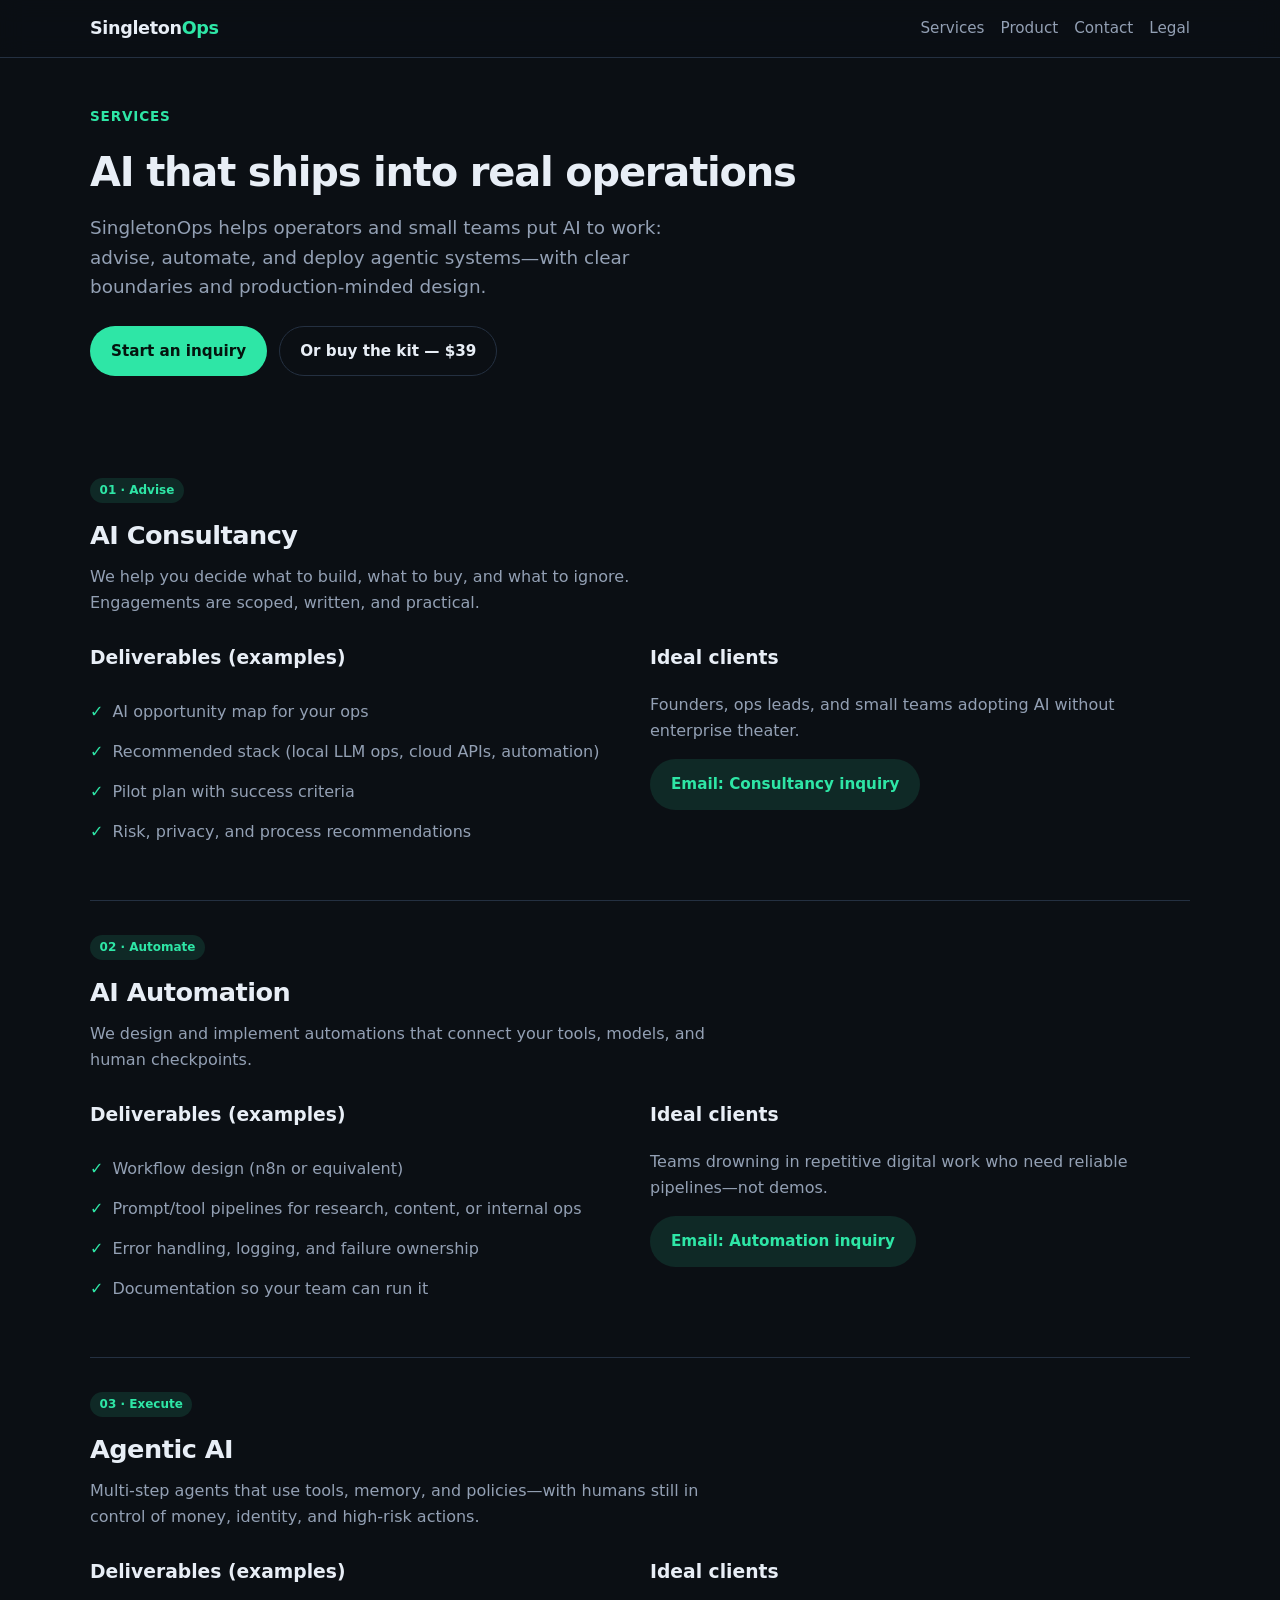
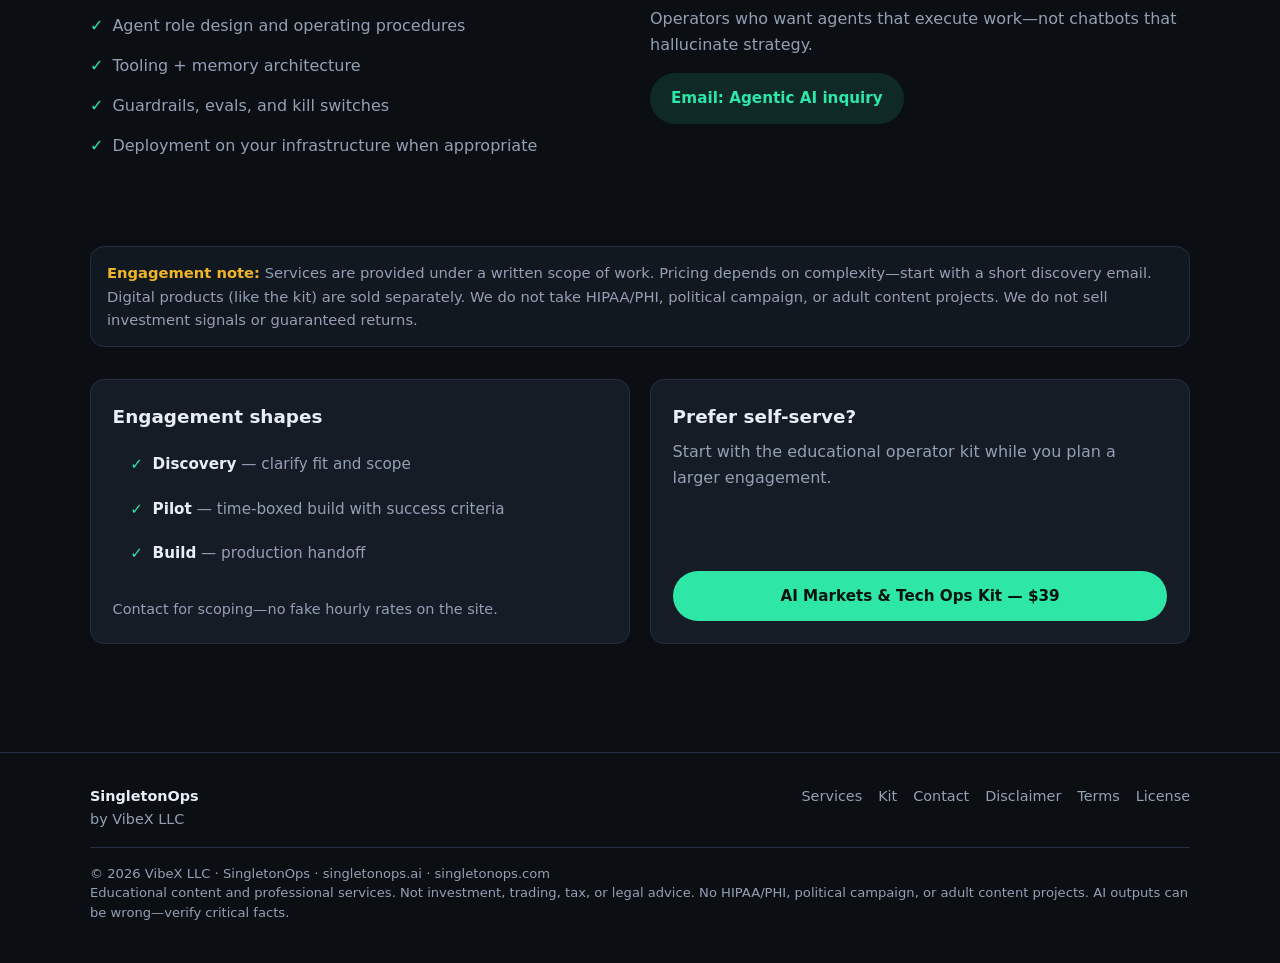
==== services.html @ 7395c396 "Initial commit: SingletonOps public marketing site Static site for VibeX LLC (singletonops.ai): serv" ====
<!DOCTYPE html>
<html lang="en">
<head>
  <meta charset="utf-8" />
  <meta name="viewport" content="width=device-width, initial-scale=1" />
  <title>AI Consultancy, Automation & Agentic AI | SingletonOps</title>
  <meta name="description" content="AI consultancy, automation workflows, and agentic AI systems from SingletonOps (VibeX LLC). Practical pilots with guardrails." />
  <link rel="icon" href="data:image/svg+xml,%3Csvg xmlns='http://www.w3.org/2000/svg' viewBox='0 0 64 64'%3E%3Crect width='64' height='64' rx='12' fill='%230b0f14'/%3E%3Ctext x='50%25' y='54%25' text-anchor='middle' font-family='system-ui' font-size='28' font-weight='700' fill='%232ee6a6'%3ESO%3C/text%3E%3C/svg%3E" />
  <link rel="stylesheet" href="/assets/styles.css" />
</head>
<body>
  <div id="site-header"></div>
  <main>
    <section class="page-hero">
      <div class="wrap">
        <p class="eyebrow">Services</p>
        <h1>AI that ships into real operations</h1>
        <p class="lead" style="max-width:40rem;">
          SingletonOps helps operators and small teams put AI to work: advise, automate, and deploy agentic systems—with clear boundaries and production-minded design.
        </p>
        <div class="btn-row">
          <a class="btn btn-primary" data-mailto="SingletonOps services inquiry" href="#">Start an inquiry</a>
          <a class="btn btn-secondary" href="/products/ai-markets-ops-kit.html">Or buy the kit — $39</a>
        </div>
      </div>
    </section>

    <section class="wrap">
      <article class="service-block" id="consultancy">
        <div class="badge">01 · Advise</div>
        <h2 class="section-title">AI Consultancy</h2>
        <p class="section-sub">
          We help you decide what to build, what to buy, and what to ignore. Engagements are scoped, written, and practical.
        </p>
        <div class="two-col">
          <div>
            <h3 style="margin-top:0;">Deliverables (examples)</h3>
            <ul class="list-check">
              <li>AI opportunity map for your ops</li>
              <li>Recommended stack (local LLM ops, cloud APIs, automation)</li>
              <li>Pilot plan with success criteria</li>
              <li>Risk, privacy, and process recommendations</li>
            </ul>
          </div>
          <div>
            <h3 style="margin-top:0;">Ideal clients</h3>
            <p style="color:var(--muted);">Founders, ops leads, and small teams adopting AI without enterprise theater.</p>
            <a class="btn btn-ghost" data-mailto="AI Consultancy inquiry" href="#">Email: Consultancy inquiry</a>
          </div>
        </div>
      </article>

      <article class="service-block" id="automation">
        <div class="badge">02 · Automate</div>
        <h2 class="section-title">AI Automation</h2>
        <p class="section-sub">
          We design and implement automations that connect your tools, models, and human checkpoints.
        </p>
        <div class="two-col">
          <div>
            <h3 style="margin-top:0;">Deliverables (examples)</h3>
            <ul class="list-check">
              <li>Workflow design (n8n or equivalent)</li>
              <li>Prompt/tool pipelines for research, content, or internal ops</li>
              <li>Error handling, logging, and failure ownership</li>
              <li>Documentation so your team can run it</li>
            </ul>
          </div>
          <div>
            <h3 style="margin-top:0;">Ideal clients</h3>
            <p style="color:var(--muted);">Teams drowning in repetitive digital work who need reliable pipelines—not demos.</p>
            <a class="btn btn-ghost" data-mailto="AI Automation inquiry" href="#">Email: Automation inquiry</a>
          </div>
        </div>
      </article>

      <article class="service-block" id="agentic">
        <div class="badge">03 · Execute</div>
        <h2 class="section-title">Agentic AI</h2>
        <p class="section-sub">
          Multi-step agents that use tools, memory, and policies—with humans still in control of money, identity, and high-risk actions.
        </p>
        <div class="two-col">
          <div>
            <h3 style="margin-top:0;">Deliverables (examples)</h3>
            <ul class="list-check">
              <li>Agent role design and operating procedures</li>
              <li>Tooling + memory architecture</li>
              <li>Guardrails, evals, and kill switches</li>
              <li>Deployment on your infrastructure when appropriate</li>
            </ul>
          </div>
          <div>
            <h3 style="margin-top:0;">Ideal clients</h3>
            <p style="color:var(--muted);">Operators who want agents that execute work—not chatbots that hallucinate strategy.</p>
            <a class="btn btn-ghost" data-mailto="Agentic AI inquiry" href="#">Email: Agentic AI inquiry</a>
          </div>
        </div>
      </article>

      <div class="notice" style="margin:2rem 0;">
        <strong>Engagement note:</strong> Services are provided under a written scope of work.
        Pricing depends on complexity—start with a short discovery email.
        Digital products (like the kit) are sold separately.
        We do not take HIPAA/PHI, political campaign, or adult content projects.
        We do not sell investment signals or guaranteed returns.
      </div>

      <div class="two-col" style="margin-bottom:2rem;">
        <div class="card">
          <h3>Engagement shapes</h3>
          <ul class="list-check">
            <li><strong style="color:var(--text)">Discovery</strong> — clarify fit and scope</li>
            <li><strong style="color:var(--text)">Pilot</strong> — time-boxed build with success criteria</li>
            <li><strong style="color:var(--text)">Build</strong> — production handoff</li>
          </ul>
          <p style="color:var(--muted);font-size:0.9rem;margin:0;">Contact for scoping—no fake hourly rates on the site.</p>
        </div>
        <div class="card">
          <h3>Prefer self-serve?</h3>
          <p>Start with the educational operator kit while you plan a larger engagement.</p>
          <a class="btn btn-primary" href="/products/ai-markets-ops-kit.html">AI Markets & Tech Ops Kit — $39</a>
        </div>
      </div>
    </section>
  </main>
  <div id="site-footer"></div>
  <script src="/assets/config.js"></script>
  <script src="/assets/partials.js"></script>
  <script src="/assets/site.js"></script>
</body>
</html>
---- assets/styles.css ----
:root {
  --bg: #0b0f14;
  --bg-elevated: #121820;
  --bg-card: #151c26;
  --border: #243041;
  --text: #e8eef6;
  --muted: #93a0b4;
  --accent: #2ee6a6;
  --accent-dim: rgba(46, 230, 166, 0.12);
  --danger-soft: #f0b429;
  --max: 1100px;
  --radius: 14px;
  --font: Inter, ui-sans-serif, system-ui, -apple-system, Segoe UI, Roboto, Helvetica, Arial, sans-serif;
}

* { box-sizing: border-box; }
html { scroll-behavior: smooth; }
body {
  margin: 0;
  font-family: var(--font);
  background: var(--bg);
  color: var(--text);
  line-height: 1.6;
  min-height: 100vh;
}

a { color: var(--accent); text-decoration: none; }
a:hover { text-decoration: underline; }

.wrap {
  width: min(var(--max), calc(100% - 2rem));
  margin: 0 auto;
}

/* Header */
.site-header {
  position: sticky;
  top: 0;
  z-index: 50;
  backdrop-filter: blur(12px);
  background: rgba(11, 15, 20, 0.85);
  border-bottom: 1px solid var(--border);
}
.nav {
  display: flex;
  align-items: center;
  justify-content: space-between;
  padding: 0.9rem 0;
  gap: 1rem;
}
.logo {
  font-weight: 700;
  letter-spacing: -0.02em;
  color: var(--text);
  text-decoration: none;
  font-size: 1.1rem;
}
.logo span { color: var(--accent); }
.nav-links {
  display: flex;
  flex-wrap: wrap;
  gap: 0.35rem 1rem;
  align-items: center;
  justify-content: flex-end;
}
.nav-links a {
  color: var(--muted);
  text-decoration: none;
  font-size: 0.95rem;
}
.nav-links a:hover { color: var(--text); }

/* Hero */
.hero {
  padding: 4.5rem 0 3rem;
  position: relative;
}
.hero::before {
  content: "";
  position: absolute;
  inset: 10% 10% auto auto;
  width: 280px;
  height: 280px;
  background: radial-gradient(circle, rgba(46, 230, 166, 0.18), transparent 70%);
  pointer-events: none;
}
.eyebrow {
  color: var(--accent);
  font-size: 0.85rem;
  font-weight: 600;
  letter-spacing: 0.06em;
  text-transform: uppercase;
  margin: 0 0 0.75rem;
}
.hero h1 {
  font-size: clamp(2.2rem, 5vw, 3.4rem);
  line-height: 1.1;
  letter-spacing: -0.03em;
  margin: 0 0 0.75rem;
}
.lead {
  font-size: 1.15rem;
  color: var(--muted);
  max-width: 38rem;
  margin: 0 0 1.5rem;
}
.quiet {
  font-size: 0.9rem;
  color: var(--muted);
  margin-top: 1rem;
}

/* Buttons */
.btn-row { display: flex; flex-wrap: wrap; gap: 0.75rem; }
.btn {
  display: inline-flex;
  align-items: center;
  justify-content: center;
  gap: 0.4rem;
  border-radius: 999px;
  padding: 0.75rem 1.25rem;
  font-weight: 600;
  font-size: 0.95rem;
  border: 1px solid transparent;
  cursor: pointer;
  text-decoration: none;
  transition: 0.15s ease;
}
.btn-primary {
  background: var(--accent);
  color: #04140e;
}
.btn-primary:hover { filter: brightness(1.05); text-decoration: none; }
.btn-secondary {
  background: transparent;
  border-color: var(--border);
  color: var(--text);
}
.btn-secondary:hover { border-color: var(--muted); text-decoration: none; }
.btn-ghost {
  background: var(--accent-dim);
  color: var(--accent);
  border-color: transparent;
}
.btn-ghost:hover { text-decoration: none; filter: brightness(1.1); }

/* Sections */
section { padding: 2.75rem 0; }
.section-title {
  font-size: 1.6rem;
  letter-spacing: -0.02em;
  margin: 0 0 0.5rem;
}
.section-sub {
  color: var(--muted);
  margin: 0 0 1.75rem;
  max-width: 40rem;
}

.grid-3 {
  display: grid;
  grid-template-columns: repeat(3, 1fr);
  gap: 1rem;
}
@media (max-width: 860px) {
  .grid-3 { grid-template-columns: 1fr; }
}

.card {
  background: var(--bg-card);
  border: 1px solid var(--border);
  border-radius: var(--radius);
  padding: 1.35rem;
  height: 100%;
  display: flex;
  flex-direction: column;
}
.card h3 {
  margin: 0 0 0.5rem;
  font-size: 1.15rem;
}
.card p {
  color: var(--muted);
  margin: 0 0 1rem;
  flex: 1;
}
.card ul {
  margin: 0 0 1.25rem;
  padding-left: 1.1rem;
  color: var(--muted);
  font-size: 0.95rem;
}
.card li { margin: 0.35rem 0; }
.badge {
  display: inline-block;
  font-size: 0.75rem;
  font-weight: 600;
  color: var(--accent);
  background: var(--accent-dim);
  border-radius: 999px;
  padding: 0.2rem 0.6rem;
  margin-bottom: 0.75rem;
}

.feature-band {
  background: linear-gradient(180deg, var(--bg-elevated), var(--bg));
  border-top: 1px solid var(--border);
  border-bottom: 1px solid var(--border);
}
.product-card {
  display: grid;
  grid-template-columns: 1.4fr 1fr;
  gap: 1.5rem;
  align-items: center;
  background: var(--bg-card);
  border: 1px solid var(--border);
  border-radius: calc(var(--radius) + 4px);
  padding: 1.5rem;
}
@media (max-width: 760px) {
  .product-card { grid-template-columns: 1fr; }
}
.price {
  font-size: 2rem;
  font-weight: 700;
  letter-spacing: -0.03em;
  margin: 0.5rem 0;
}
.price small {
  font-size: 0.95rem;
  color: var(--muted);
  font-weight: 500;
}

.list-check {
  list-style: none;
  padding: 0;
  margin: 1rem 0;
}
.list-check li {
  padding: 0.45rem 0 0.45rem 1.4rem;
  position: relative;
  color: var(--muted);
}
.list-check li::before {
  content: "✓";
  position: absolute;
  left: 0;
  color: var(--accent);
  font-weight: 700;
}

.two-col {
  display: grid;
  grid-template-columns: 1fr 1fr;
  gap: 1.25rem;
}
@media (max-width: 760px) {
  .two-col { grid-template-columns: 1fr; }
}

.notice {
  border: 1px solid var(--border);
  background: var(--bg-elevated);
  border-radius: var(--radius);
  padding: 0.9rem 1rem;
  color: var(--muted);
  font-size: 0.92rem;
}
.notice strong { color: var(--danger-soft); }

/* Service detail blocks */
.service-block {
  padding: 2rem 0;
  border-top: 1px solid var(--border);
}
.service-block:first-of-type { border-top: 0; }

/* Page hero small */
.page-hero {
  padding: 3rem 0 1.5rem;
}
.page-hero h1 {
  font-size: clamp(1.8rem, 4vw, 2.5rem);
  letter-spacing: -0.03em;
  margin: 0 0 0.6rem;
}

.prose {
  max-width: 42rem;
  color: var(--muted);
}
.prose h2 {
  color: var(--text);
  font-size: 1.2rem;
  margin: 1.75rem 0 0.5rem;
}
.prose p, .prose li { margin: 0.55rem 0; }
.prose ul { padding-left: 1.2rem; }

/* Footer */
.site-footer {
  border-top: 1px solid var(--border);
  padding: 2rem 0 2.5rem;
  margin-top: 2rem;
  color: var(--muted);
  font-size: 0.9rem;
}
.footer-grid {
  display: flex;
  flex-wrap: wrap;
  gap: 1rem 2rem;
  justify-content: space-between;
  margin-bottom: 1rem;
}
.footer-links {
  display: flex;
  flex-wrap: wrap;
  gap: 0.75rem 1rem;
}
.footer-links a { color: var(--muted); }
.footer-disclaimer {
  border-top: 1px solid var(--border);
  padding-top: 1rem;
  font-size: 0.82rem;
  line-height: 1.5;
}

/* Sticky buy bar mobile */
.sticky-buy {
  display: none;
  position: fixed;
  left: 0;
  right: 0;
  bottom: 0;
  z-index: 40;
  background: rgba(11, 15, 20, 0.95);
  border-top: 1px solid var(--border);
  padding: 0.75rem 1rem;
  backdrop-filter: blur(10px);
}
.sticky-buy .inner {
  width: min(var(--max), 100%);
  margin: 0 auto;
  display: flex;
  align-items: center;
  justify-content: space-between;
  gap: 0.75rem;
}
@media (max-width: 760px) {
  .sticky-buy { display: block; }
  body.has-sticky-buy { padding-bottom: 4.5rem; }
}

.faq details {
  border: 1px solid var(--border);
  border-radius: 10px;
  padding: 0.85rem 1rem;
  margin: 0.5rem 0;
  background: var(--bg-card);
}
.faq summary {
  cursor: pointer;
  font-weight: 600;
  color: var(--text);
}
.faq p { color: var(--muted); margin: 0.6rem 0 0; }
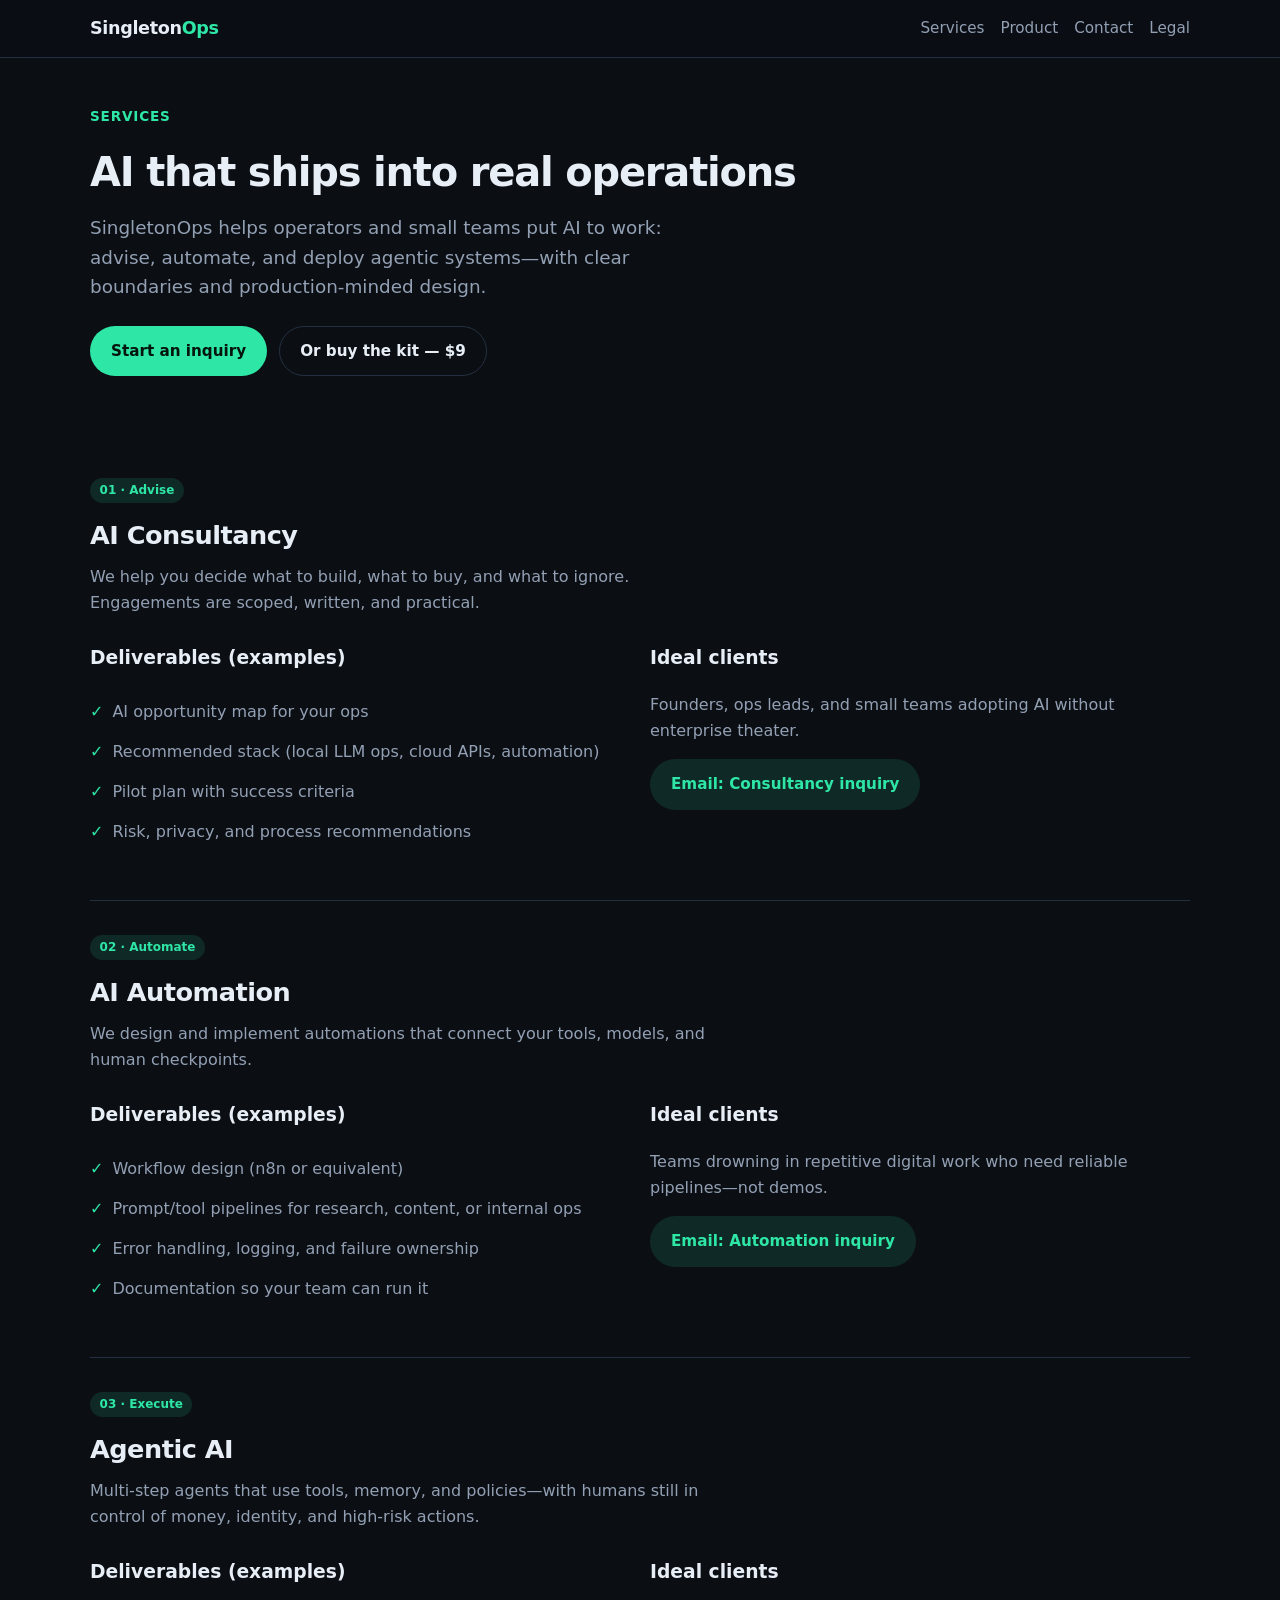
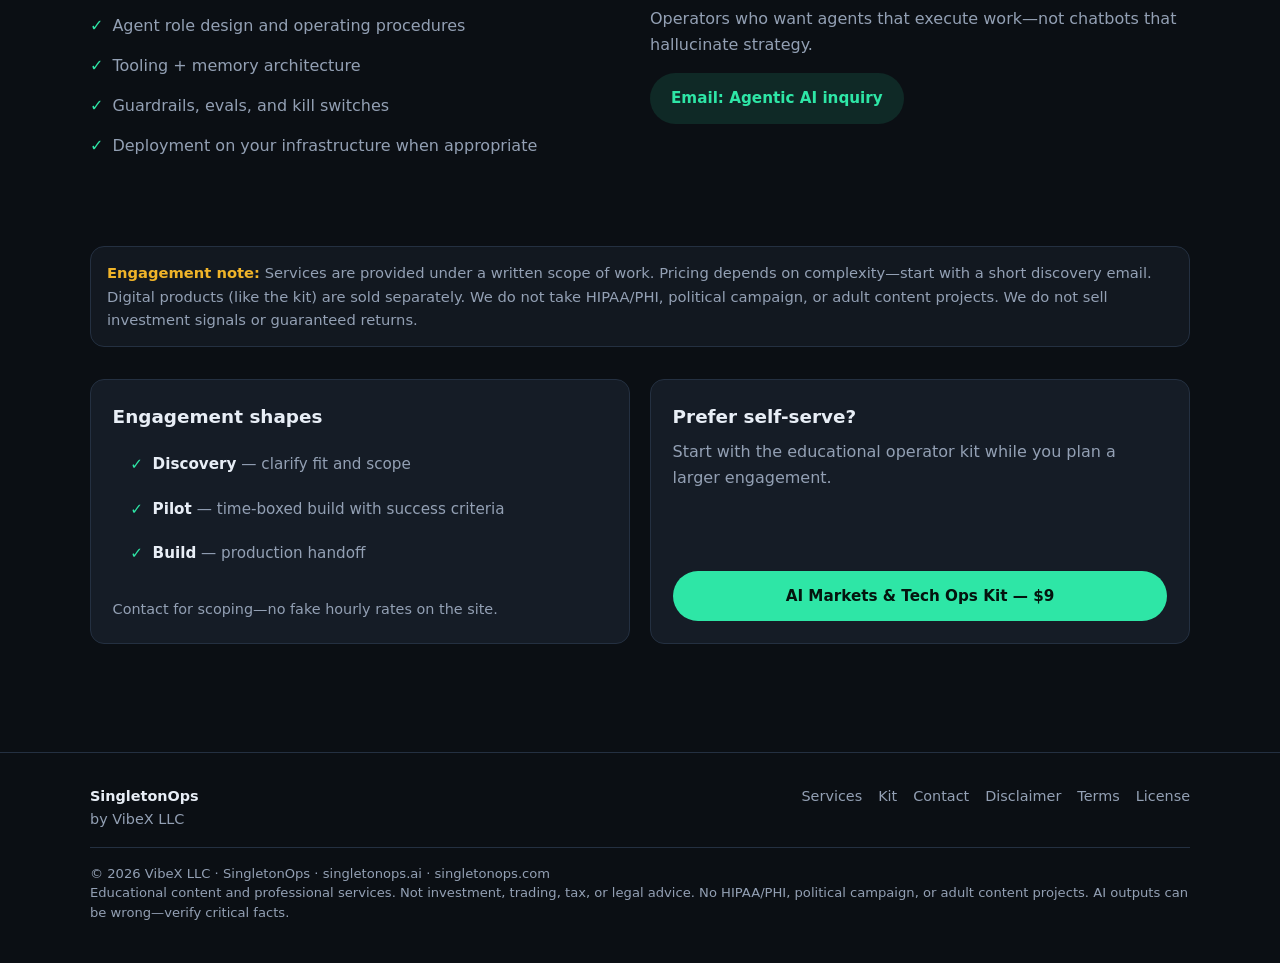
==== commit 7345c8e1: "Price kit at $9 launch (was $39)" ====
--- a/services.html
+++ b/services.html
@@ -20,7 +20,7 @@
         </p>
         <div class="btn-row">
           <a class="btn btn-primary" data-mailto="SingletonOps services inquiry" href="#">Start an inquiry</a>
-          <a class="btn btn-secondary" href="/products/ai-markets-ops-kit.html">Or buy the kit — $39</a>
+          <a class="btn btn-secondary" href="/products/ai-markets-ops-kit.html">Or buy the kit — $9</a>
         </div>
       </div>
     </section>
@@ -119,7 +119,7 @@
         <div class="card">
           <h3>Prefer self-serve?</h3>
           <p>Start with the educational operator kit while you plan a larger engagement.</p>
-          <a class="btn btn-primary" href="/products/ai-markets-ops-kit.html">AI Markets & Tech Ops Kit — $39</a>
+          <a class="btn btn-primary" href="/products/ai-markets-ops-kit.html">AI Markets & Tech Ops Kit — $9</a>
         </div>
       </div>
     </section>
